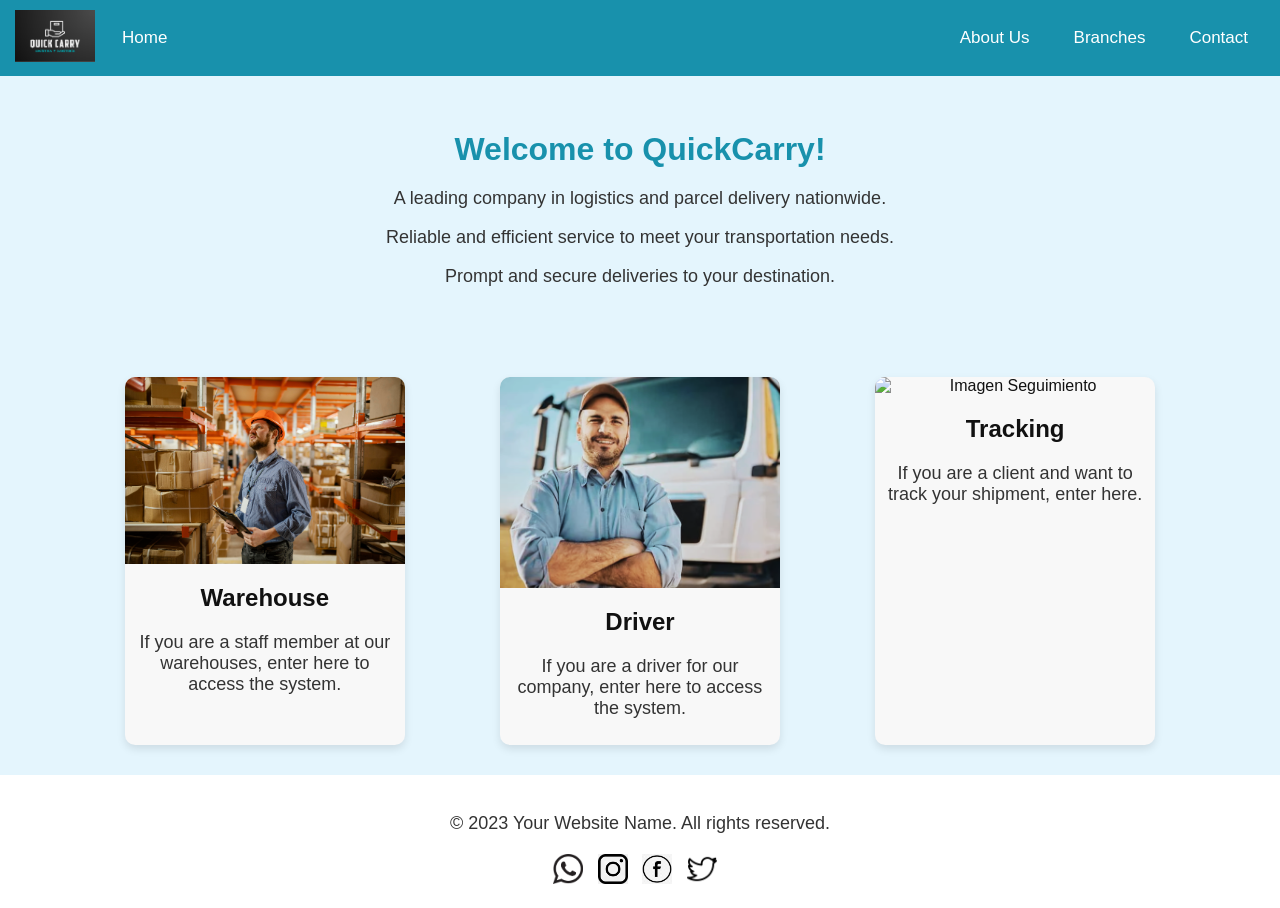
==== Html EN/index.html @ 0c43e6ac "Se crea carpeta con pagina en ingles y se traduce todo" ====
<!DOCTYPE html>
<html lang="en">
  <head>
    <meta charset="UTF-8" />
    <meta name="viewport" content="width=device-width, initial-scale=1.0" />
    <title>Quick Carry</title>
    <link rel="stylesheet" href="/Css/index.css" />
    <script src="/JavaScript/navbar.js"></script>
  </head>

  <body>
    <header>
      <nav>
        <div class="izquierda">
          <div class="logo">
            <img src="/Imagenes/quickcarry1.png" alt="Logo del QuickCarry" />
          </div>
          <ul>
            <div class="elementoNav">
              <li><a href="/Html EN/index.html">Home</a></li>
            </div>
          </ul>
        </div>
        <div class="derecha">
          <ul>
            <div class="elementoNav">
              <li><a href="/Html EN/quienesSomos.html">About Us</a></li>
            </div>
            <div class="elementoNav">
              <li><a href="/Html EN/sucursales.html">Branches</a></li>
            </div>
            <div class="elementoNav">
              <li><a href="/Html EN/contacto.html">Contact</a></li>
            </div>
          </ul>
          <button id="menu-toggle" class="hamburger" aria-label="Open Menu">
            <span class="bar"></span>
            <span class="bar"></span>
            <span class="bar"></span>
          </button>
        </div>
      </nav>
    </header>

    <div class="introduccion">
      <h1>Welcome to QuickCarry!</h1>
      <p>A leading company in logistics and parcel delivery nationwide.</p>
      <p>Reliable and efficient service to meet your transportation needs.</p>
      <p>Prompt and secure deliveries to your destination.</p>
    </div>

    <section id="features">
      <div id="container">
        <div class="containerChild">
          <a href="almacen.html">
            <img src="/Imagenes/almacen.jpg" alt="Imagen Almacen" />
            <div class="informacion">
              <h2>Warehouse</h2>
              <p>
                If you are a staff member at our warehouses, enter here to access
                the system.
              </p>
            </div>
          </a>
        </div>
        <div class="containerChild">
          <a href="camionero.html">
            <img src="/Imagenes/camionero.png" alt="Imagen Camionero" />
            <div class="informacion">
              <h2>Driver</h2>
              <p>
                If you are a driver for our company, enter here to access the
                system.
              </p>
            </div>
          </a>
        </div>
        <div class="containerChild">
          <a href="tracking.html">
            <img src="/Imagenes/seguimiento.jpg" alt="Imagen Seguimiento" />
            <div class="informacion">
              <h2>Tracking</h2>
              <p>If you are a client and want to track your shipment, enter here.</p>
            </div>
          </a>
        </div>
      </div>
    </section>

    <footer>
      <p>&copy; 2023 Your Website Name. All rights reserved.</p>
      <div class="social-icons">
        <a href="#"><img src="/Imagenes/whatsapp.png" alt="WhatsApp" /></a>
        <a href="#"><img src="/Imagenes/instagram.png" alt="Instagram" /></a>
        <a href="#"><img src="/Imagenes/facebook.png" alt="Facebook" /></a>
        <a href="#"><img src="/Imagenes/twitter.png" alt="Twitter" /></a>
      </div>
    </footer>
  </body>
</html>
---- Css/index.css ----
body {
    background-color: #e4f5fd;
    color: #111111;
    font-family: Arial, sans-serif;
    margin: 0;
    padding: 0;
}
  
header {
    background-color: #1891ac;
    color: #ffffff;
    padding: 10px 15px;
    position: fixed;
    top: 0; 
    left: 0; 
    right: 0; 
    z-index: 9999; 
}

nav {
    display: flex;
    justify-content: space-between;
    align-items: center;
}
  
.logo img {
    width: 80px;
 }
  
.izquierda {
    display: flex;
    align-items: center;
}
  
.izquierda ul,
.derecha ul {
    margin: 0;
    padding: 0;
    list-style: none;
    display: flex;
    align-items: center;
}
  
.izquierda ul li a,
.derecha ul li a {
    color: #ffffff;
    text-decoration: none;
    font-size: 17px;
}

.elementoNav {
  display: flex;
  justify-content: center;
  align-items: center;
  padding: 10px 17px;
  margin-left: 10px;
  transition: background-color 0.6s;
}

.elementoNav:hover {
  background-color: #ffffff;
  cursor: pointer;
}

.elementoNav:hover a {
  color: #02415f;
}

.hamburger {
    display: none; 
    background: transparent;
    border: none;
    cursor: pointer;
    padding: 10px;
}
  
.bar {
    background-color: #ffffff;
    display: block;
    height: 2px;
    width: 25px;
    margin: 4px auto;
    transition: background-color 0.3s;
}
  
@media screen and (max-width: 600px) {
    .hamburger {
        display: block; 
    }

    .derecha ul {
        display: none;
        position: absolute;
        top: 70px; 
        right: 0;
        background-color: #1891ac;
        width: 100%;
        box-shadow: 0px 0px 10px rgba(0, 0, 0, 0.1);
        border-top: 2px solid #ffffff;
    }
    
    .derecha ul.show-menu {
        display: block;
    }
    
    .derecha ul li {
        padding: 10px;
        text-align: center;
    }
}

.introduccion {
  text-align: center;
  padding: 50px;
  background-color: #e4f5fd;
  margin-top: 60px;
}

h1 {
  font-size: 32px;
  color: #1891ac;
  margin-bottom: 20px;
}

p {
  font-size: 18px;
  color: #333;
  margin-bottom: 10px;
}
  
#features {
    color: #ffffff;
    padding: 30px;
    text-align: center;
}

#container {
    display: flex;
    justify-content: space-evenly;
    align-items: center;
}

.containerChild {
    width: 23%;
    height: 430px;
    box-shadow: 0 4px 8px rgba(0, 0, 0, 0.1); 
    border-radius: 10px; 
    transition: box-shadow 0.3s; 
    background-color: #f8f8f8;
    overflow: hidden;
    padding-bottom: 18px;
}

@media screen and (min-width: 718px) and (max-width: 1352px) {
    .containerChild {
      height: 350px;
    }
}

@media screen and (min-width: 567px) and (max-width: 717px) {
    #container {
      display: flex;
      flex-direction: column;
      gap: 15px;
    }
    .containerChild {
      height: 450px;
      width: 70%;
    }
}

@media screen and (min-width: 469px) and (max-width: 566px)  {
    #container {
      display: flex;
      flex-direction: column;
      gap: 15px;
    }
    .containerChild {
      height: 400px;
      width: 70%;
    }
}

@media screen and (max-width: 468px)  {
    #container {
      display: flex;
      flex-direction: column;
      gap: 15px;
    }
    .containerChild {
      height: 350px;
      width: 70%;
    }
}

.containerChild:hover {
    box-shadow: 0 8px 16px rgba(0, 0, 0, 0.2); 
}

.containerChild img {
    display: block;
    width: 100%; 
    max-height: 300px; 
    margin-bottom: 10px;
    object-fit: cover; 
}

.containerChild a {
    color: #111111;
    text-decoration: none;
    display: flex;
    flex-direction: column;
    align-items: center;
}

.containerChild h2 {
    margin-top: 10px;
}

.informacion {
    word-wrap: break-word;
    padding-left: 10px;
    padding-right: 10px;
}
  
footer {
    background-color: #ffffff;
    color: #111111;
    padding: 20px;
    text-align: center;
}
  
.social-icons {
    margin-top: 20px;
}
  
.social-icons a {
    margin-right: 10px;
}
  
.social-icons img {
    width: 30px;
    height: 30px;
}
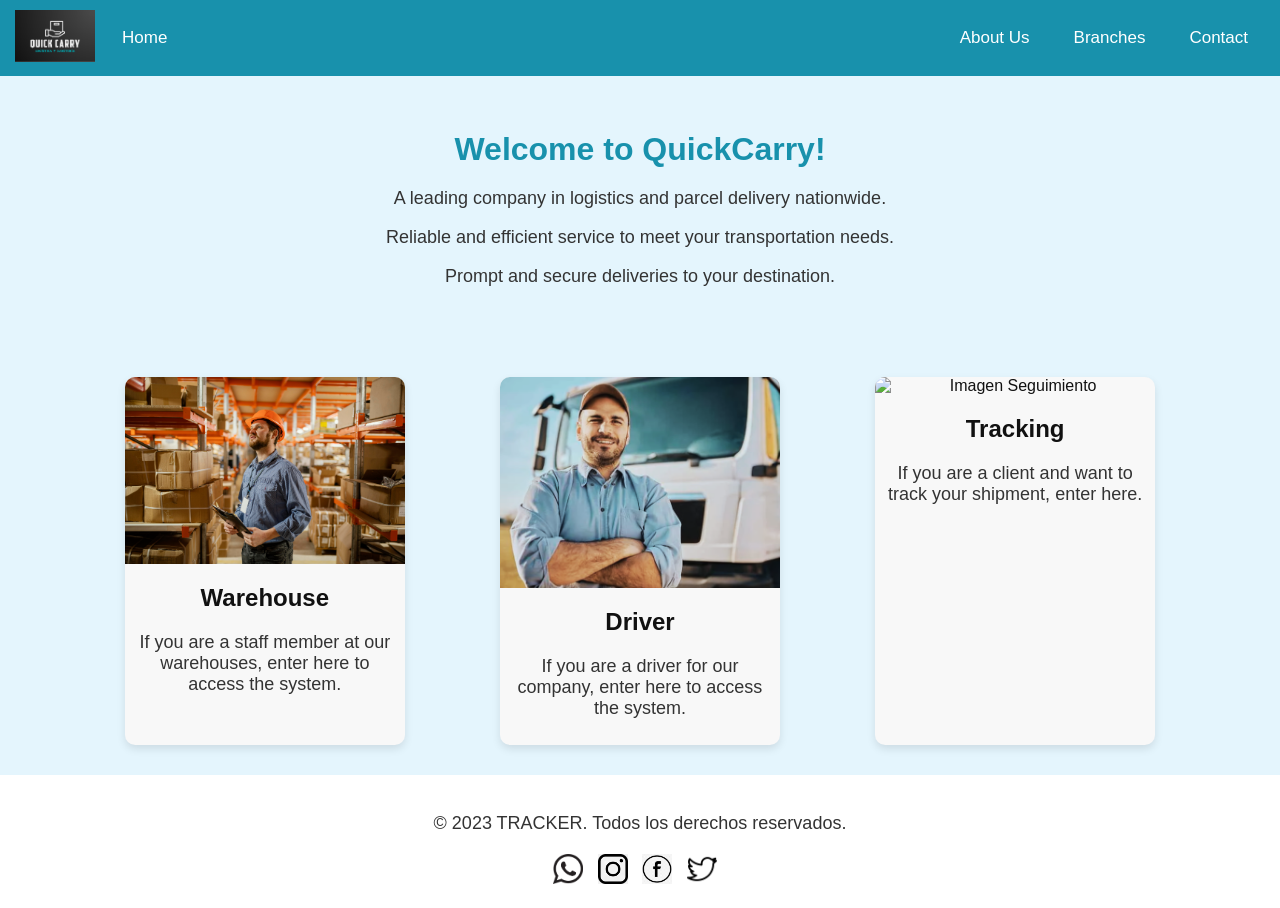
==== commit 8ba78bb8: "Arreglo de la pagina principal" ====
--- a/Html EN/index.html
+++ b/Html EN/index.html
@@ -88,7 +88,7 @@
     </section>
 
     <footer>
-      <p>&copy; 2023 Your Website Name. All rights reserved.</p>
+      <p>&copy; 2023 TRACKER. Todos los derechos reservados.</p>
       <div class="social-icons">
         <a href="#"><img src="/Imagenes/whatsapp.png" alt="WhatsApp" /></a>
         <a href="#"><img src="/Imagenes/instagram.png" alt="Instagram" /></a>
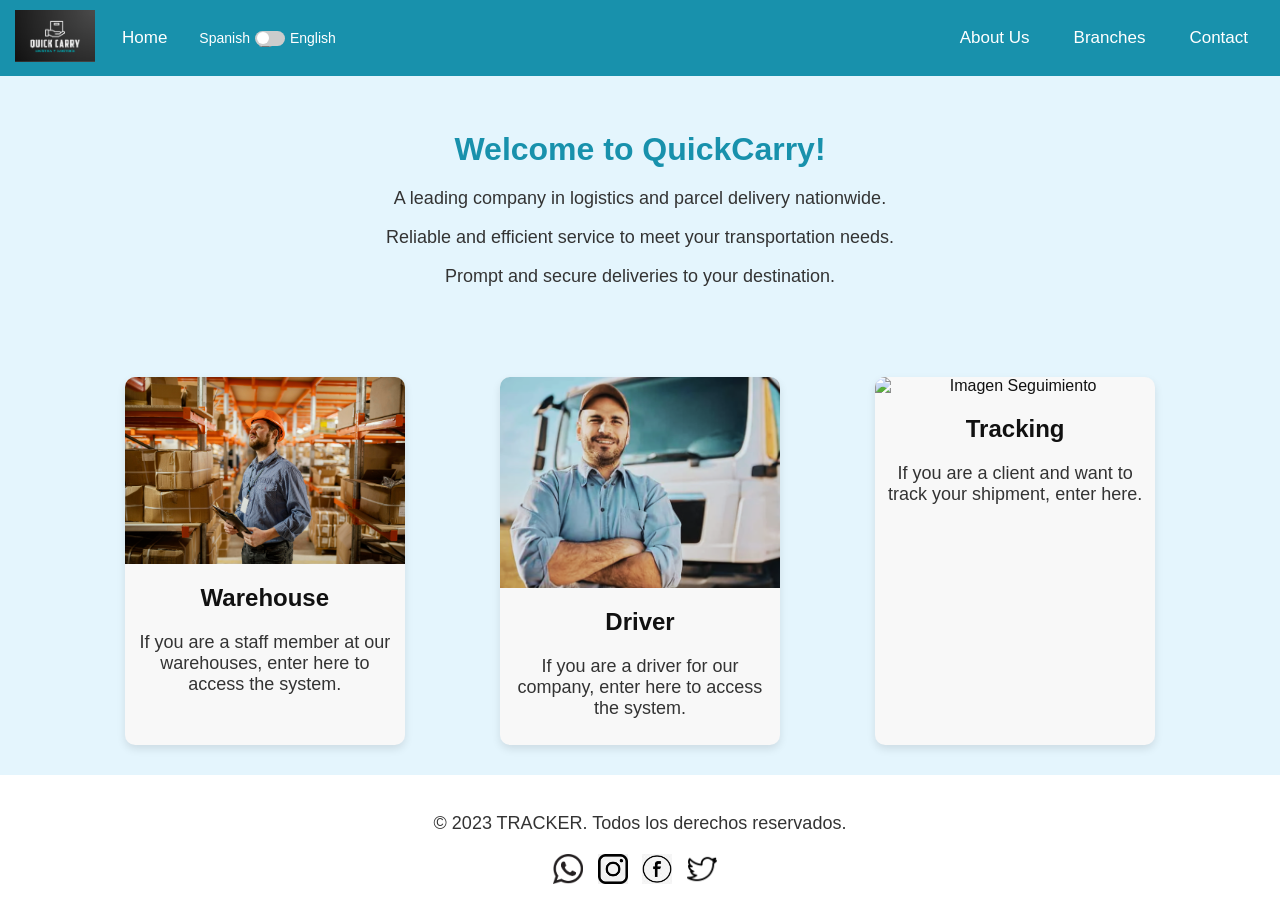
==== commit 575fa8c5: "Boton para traducir en el home" ====
--- a/Html EN/index.html
+++ b/Html EN/index.html
@@ -13,15 +13,24 @@
       <nav>
         <div class="izquierda">
           <div class="logo">
-            <img src="/Imagenes/quickcarry1.png" alt="Logo del QuickCarry" />
+            <img src="/Imagenes/quickcarry1.png" alt="QuickCarry Logo" />
           </div>
           <ul>
             <div class="elementoNav">
-              <li><a href="/Html EN/index.html">Home</a></li>
+              <li><a href="index.html">Home</a></li>
             </div>
           </ul>
+          <div class="idioma-container">
+            <span class="idioma-label">Spanish</span>
+            <label class="switch">
+              <input type="checkbox" id="idiomaCheckbox">
+              <span class="slider round"></span>
+            </label>
+            <span class="idioma-label">English</span>
+          </div>
         </div>
         <div class="derecha">
+          <ul>
           <ul>
             <div class="elementoNav">
               <li><a href="/Html EN/quienesSomos.html">About Us</a></li>
@@ -76,7 +85,7 @@
           </a>
         </div>
         <div class="containerChild">
-          <a href="tracking.html">
+          <a href="/Html EN/seguimiento.html">
             <img src="/Imagenes/seguimiento.jpg" alt="Imagen Seguimiento" />
             <div class="informacion">
               <h2>Tracking</h2>
--- a/Css/index.css
+++ b/Css/index.css
@@ -243,4 +243,60 @@
     height: 30px;
 }
 
-
+#menu-toggle {
+    margin-left: 10px;
+}
+
+.idioma-container {
+    display: flex;
+    align-items: center;
+    margin-left: 10px;
+}
+
+.idioma-label {
+    flex: 1;
+    text-align: center;
+    margin: 0 5px;
+    color: #ffffff;
+    font-size: 14px; /* Tamaño de fuente reducido */
+}
+
+.switch {
+    position: relative;
+    display: inline-block;
+    width: 30px; /* Reducción del ancho del interruptor */
+    height: 15px; /* Reducción de la altura del interruptor */
+}
+
+.slider {
+    position: absolute;
+    cursor: pointer;
+    top: 0;
+    left: 0;
+    right: 0;
+    bottom: 0;
+    background-color: #ccc;
+    transition: 0.4s;
+    border-radius: 15px; 
+}
+
+.slider:before {
+    position: absolute;
+    content: "";
+    height: 12px; 
+    width: 12px; 
+    left: 2px;
+    bottom: 2px;
+    background-color: white;
+    transition: 0.4s;
+    border-radius: 50%;
+}
+
+input:checked+.slider {
+    background-color: #2196F3;
+}
+
+input:checked+.slider:before {
+    transform: translateX(16px);
+}
+
